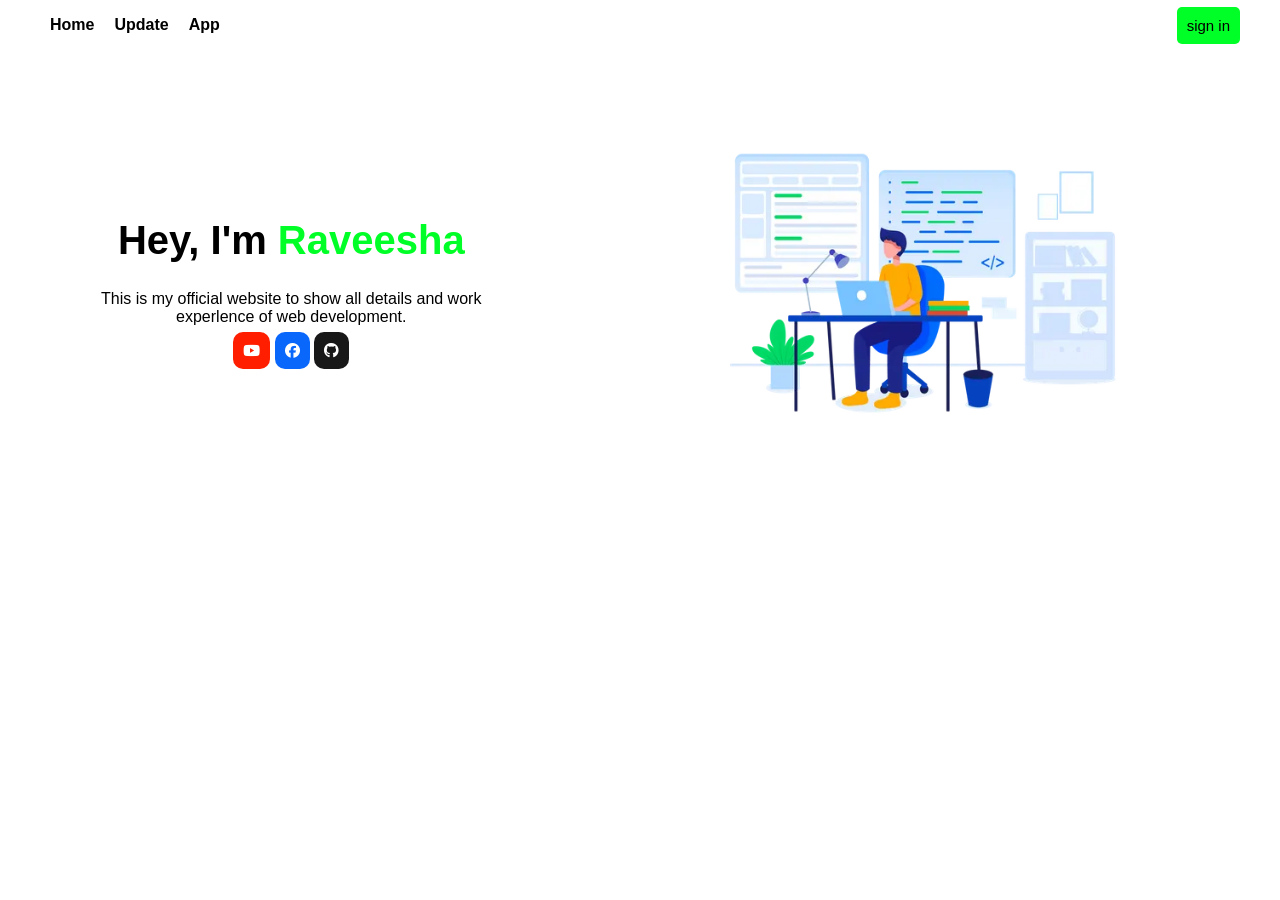
==== index.html @ 0bfb2062 "style update" ====
<!DOCTYPE html>
<html lang="en">

<head>
    <meta charset="UTF-8">
    <meta name="viewport" content="width=device-width, initial-scale=1.0">
    <title>Raveesha Shaminda</title>
    <link rel="icon" href="img/favicon-96x96.png">
    <link rel="stylesheet" href="css/style.css">
    <link rel="stylesheet" href="https://cdnjs.cloudflare.com/ajax/libs/font-awesome/6.5.1/css/all.min.css" integrity="sha512-DTOQO9RWCH3ppGqcWaEA1BIZOC6xxalwEsw9c2QQeAIftl+Vegovlnee1c9QX4TctnWMn13TZye+giMm8e2LwA==" crossorigin="anonymous" referrerpolicy="no-referrer" />
</head>

<body>
    <div class="navbar">
        <ul>
            <li><a href="#home">Home</a></li>
            <li><a href="#update">Update</a></li>
            <li><a href="#app">App</a></li>
        </ul>
        <button onclick="signIn();" class="sign-in-btn">sign in</button>
    </div>

    <!----- Home ----->

    <div class="home" id="home">
        <div class="home-section-1">
            <h1>Hey, I'm <span>Raveesha</span></h1>
            <p>This is my official website to show all details and work experlence of web development.</p>
            <a href="https://github.com/Raveesha-Shaminda" target="_blank" class="yt-btn" ><i class="fa-brands fa-youtube"></i></a>
            <a href="https://www.facebook.com/profile.php?id=100081628045285" target="_blank" class="fb-btn" ><i  class="fa-brands fa-facebook"></i></a>
            <a href="https://www.youtube.com/channel/UCbCVoQLD_2tEcVAy4KViSXQ" target="_blank" class="github-btn"><i class="fa-brands fa-github"></i></a>
        </div>
        <img class="home-img" src="/img/full stack developer.webp">
    </div>
    <script src="js/script.js"></script>
</body>

</html>
---- css/style.css ----
body{
    margin: 0px;
    box-sizing: border-box;
    font-family: sans-serif;
}

.navbar {
    top: 0;
    width: 100%;
    display: flex;
    justify-content: space-between;
    align-items: center;
    position: fixed;
    background-color: white;
}

.navbar ul {
    display: flex;
}

.navbar li {
    list-style-type: none;
    margin: 0 10px 0 10px;
}

.navbar li a {
    text-decoration: none;
    color: black;
    font-weight: 600;
}

.sign-in-btn{
    margin-right: 40px;
    background-color: rgb(0, 255, 38);
    border: none;
    padding: 10px;
    border-radius: 5px;
    font-size: 15px;
    cursor: pointer;
}

.sign-in-btn:hover {
    background-color: rgb(0, 226, 45);
}

.navbar li a:hover {
    color: rgb(0, 226, 45);
}



/*---------home--------*/

.home {
    margin-top: 100px;
    display: flex;
    justify-content: space-around;
    align-items: center;
}
.home-section-1 {
    width: 400px;
    height: 200px;
    padding: 30px;
    text-align: center;
}

.home-section-1 h1 span{
    color: rgb(0, 255, 38);
}
.home-section-1 h1{
    font-size: 40px;
}

.github-btn {
    color: white;
    background-color: rgb(24, 24, 24);
    border: none;
    border-radius: 10px;
    padding: 10px;
    cursor: pointer;
}
.github-btn:hover {
    background-color: rgb(0, 0, 0);
}
.yt-btn {
    color: white;
    background-color: rgb(255, 30, 0);
    border: none;
    border-radius: 10px;
    padding: 10px;
    cursor: pointer;
}
.yt-btn:hover {
    background-color: rgb(223, 26, 0);;
}
.fb-btn {
    color: white;
    background-color: rgb(10, 103, 252);
    border: none;
    border-radius: 10px;
    padding: 10px;
    cursor: pointer;
}
.fb-btn:hover {
    background-color: rgb(0, 87, 227);
}

.home-section-1 i {
    font-size: 15px;
}

.home-img {
    width: 575px;
}

@media screen and (max-width:900px){
    .home{
        margin-top: 70px;
        flex-direction: column;
        justify-content: center;
        align-items: center;
        overflow: hidden;
    }

    .home-section-1{
        width:400px;
        height: 200px;
        text-align: center;
    }

    .home-img{
        width: 475px;
        margin-top: 50px;
    }
}
@media screen and (max-width:550px){

    .home{
        width: 100%;
        justify-content: center;
        overflow: hidden;
    }

}
@media screen and (max-width:400px){

    .home-section-1{
        width: 350px;
    }

}
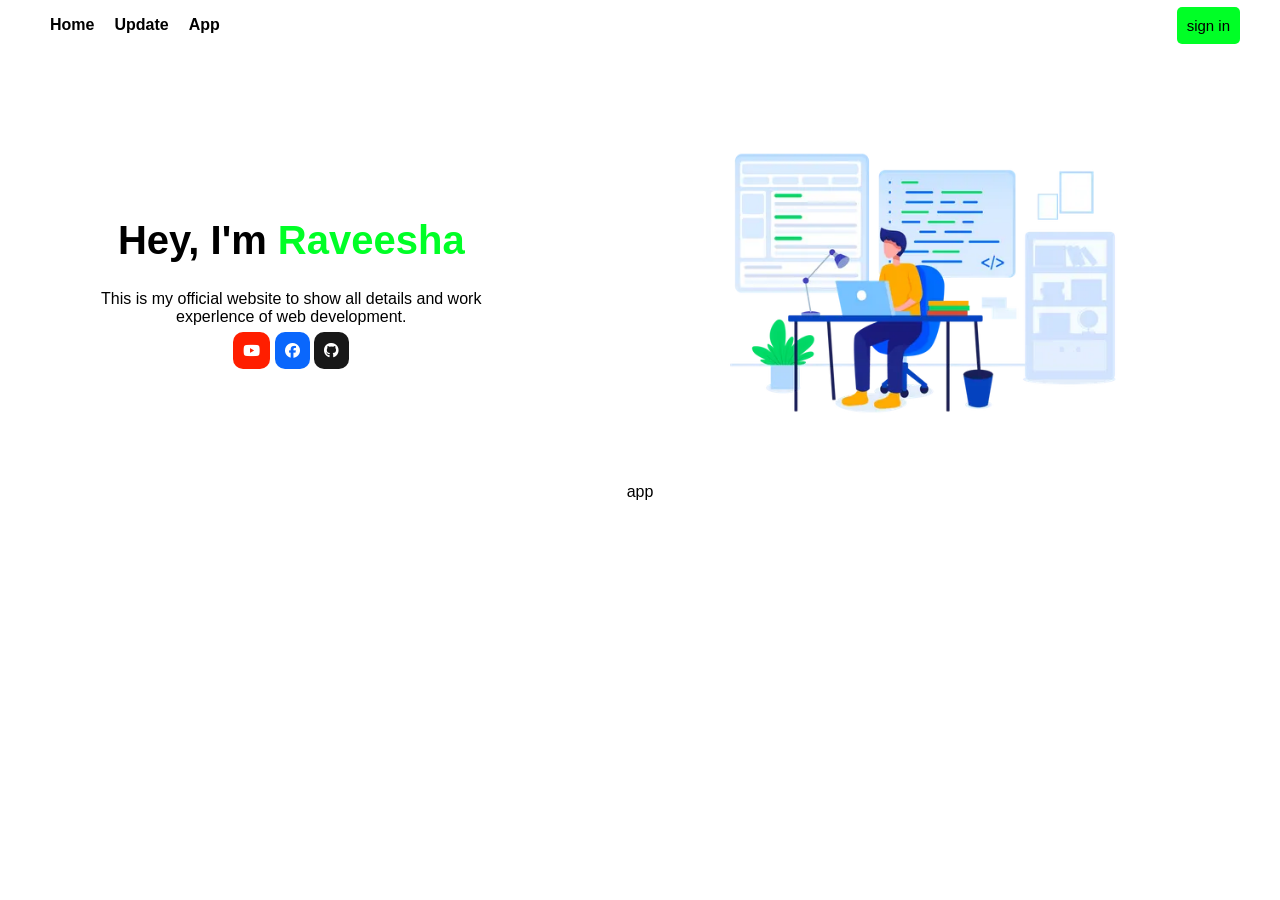
==== commit bd01d8f9: "app section created" ====
--- a/index.html
+++ b/index.html
@@ -32,6 +32,12 @@
         </div>
         <img class="home-img" src="/img/full stack developer.webp">
     </div>
+
+    <div class="app">
+        <div class="card">
+            app
+        </div>
+    </div>
     <script src="js/script.js"></script>
 </body>
 
--- a/css/style.css
+++ b/css/style.css
@@ -148,4 +148,12 @@
         width: 350px;
     }
 
+}
+
+/* app */
+
+.app {
+    display: flex;
+    justify-content: center;
+    align-items: center;
 }
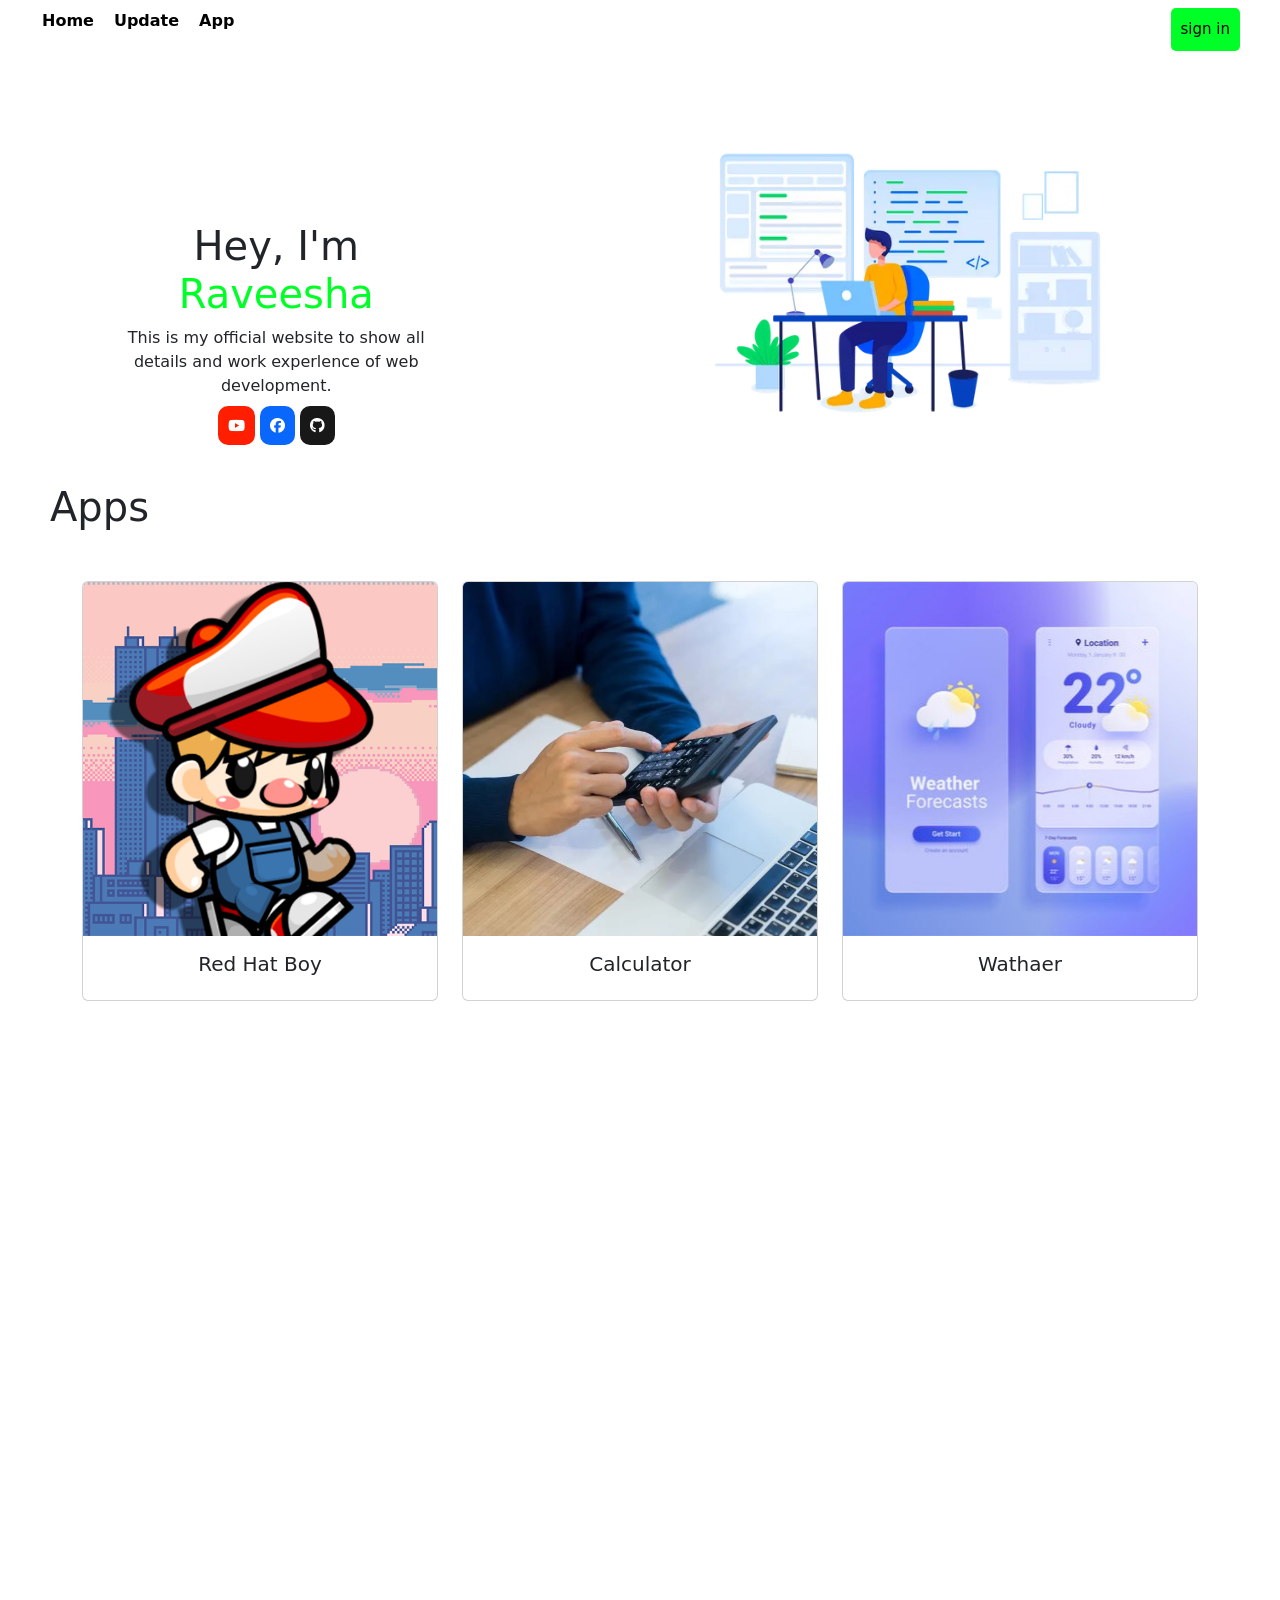
==== commit f57516d5: "app section (card) red hat boy game card calculator card wathaer card" ====
--- a/index.html
+++ b/index.html
@@ -7,7 +7,11 @@
     <title>Raveesha Shaminda</title>
     <link rel="icon" href="img/favicon-96x96.png">
     <link rel="stylesheet" href="css/style.css">
-    <link rel="stylesheet" href="https://cdnjs.cloudflare.com/ajax/libs/font-awesome/6.5.1/css/all.min.css" integrity="sha512-DTOQO9RWCH3ppGqcWaEA1BIZOC6xxalwEsw9c2QQeAIftl+Vegovlnee1c9QX4TctnWMn13TZye+giMm8e2LwA==" crossorigin="anonymous" referrerpolicy="no-referrer" />
+    <link href="https://cdn.jsdelivr.net/npm/bootstrap@5.3.2/dist/css/bootstrap.min.css" rel="stylesheet"
+        integrity="sha384-T3c6CoIi6uLrA9TneNEoa7RxnatzjcDSCmG1MXxSR1GAsXEV/Dwwykc2MPK8M2HN" crossorigin="anonymous">
+    <link rel="stylesheet" href="https://cdnjs.cloudflare.com/ajax/libs/font-awesome/6.5.1/css/all.min.css"
+        integrity="sha512-DTOQO9RWCH3ppGqcWaEA1BIZOC6xxalwEsw9c2QQeAIftl+Vegovlnee1c9QX4TctnWMn13TZye+giMm8e2LwA=="
+        crossorigin="anonymous" referrerpolicy="no-referrer" />
 </head>
 
 <body>
@@ -26,18 +30,54 @@
         <div class="home-section-1">
             <h1>Hey, I'm <span>Raveesha</span></h1>
             <p>This is my official website to show all details and work experlence of web development.</p>
-            <a href="https://github.com/Raveesha-Shaminda" target="_blank" class="yt-btn" ><i class="fa-brands fa-youtube"></i></a>
-            <a href="https://www.facebook.com/profile.php?id=100081628045285" target="_blank" class="fb-btn" ><i  class="fa-brands fa-facebook"></i></a>
-            <a href="https://www.youtube.com/channel/UCbCVoQLD_2tEcVAy4KViSXQ" target="_blank" class="github-btn"><i class="fa-brands fa-github"></i></a>
+            <a href="https://github.com/Raveesha-Shaminda" target="_blank" class="yt-btn"><i
+                    class="fa-brands fa-youtube"></i></a>
+            <a href="https://www.facebook.com/profile.php?id=100081628045285" target="_blank" class="fb-btn"><i
+                    class="fa-brands fa-facebook"></i></a>
+            <a href="https://www.youtube.com/channel/UCbCVoQLD_2tEcVAy4KViSXQ" target="_blank" class="github-btn"><i
+                    class="fa-brands fa-github"></i></a>
         </div>
         <img class="home-img" src="/img/full stack developer.webp">
     </div>
 
-    <div class="app">
-        <div class="card">
-            app
+    <!------------------ app ----------->
+
+    <div class="app-section">
+        <h1>Apps</h1>
+    </div>
+
+    <div class="container">
+        <div class="row row-cols-1 row-cols-md-3 g-4">
+            <div class="col">
+                <div class="card" onclick="redHatGame();">
+                    <img src="/img/redhatboy.png" class="card-img-top" alt="...">
+                    <div class="card-body">
+                        <h5 class="card-title text-center">Red Hat Boy</h5>
+                    </div>
+                </div>
+            </div>
+
+            <div class="col">
+                <div class="card" onclick="calculator();">
+                    <img src="/img/calculator.jpg" class="card-img-top" alt="...">
+                    <div class="card-body">
+                        <h5 class="card-title text-center">Calculator</h5>
+                    </div>
+                </div>
+            </div> 
+
+            <div class="col">
+                <div class="card" onclick="wathaer();">
+                    <img src="/img/wather.jpg" class="card-img-top" alt="...">
+                    <div class="card-body">
+                        <h5 class="card-title text-center">Wathaer</h5>
+                    </div>
+                </div>
+            </div>
         </div>
     </div>
+
+
     <script src="js/script.js"></script>
 </body>
 
--- a/css/style.css
+++ b/css/style.css
@@ -2,6 +2,7 @@
     margin: 0px;
     box-sizing: border-box;
     font-family: sans-serif;
+    height: 200vh;
 }
 
 .navbar {
@@ -10,8 +11,9 @@
     display: flex;
     justify-content: space-between;
     align-items: center;
-    position: fixed;
+    position: fixed !important;
     background-color: white;
+    z-index: 1;
 }
 
 .navbar ul {
@@ -113,7 +115,32 @@
     width: 575px;
 }
 
+
+/* app */
+
+.app-section {
+    cursor: pointer;
+    margin-left: 50px;
+    width: fit-content;
+}
+
+.app-section:hover{
+    text-decoration: underline;
+}
+
+.container {
+    margin-top: 50px;
+    
+}
+
+.card:hover {
+    cursor: pointer;
+    box-shadow: 0 4px 8px 0 rgba(0, 0, 0, 0.2); 
+}
+
 @media screen and (max-width:900px){
+
+    /*Home*/
     .home{
         margin-top: 70px;
         flex-direction: column;
@@ -132,8 +159,14 @@
         width: 475px;
         margin-top: 50px;
     }
+
+    /*App*/
+
+    
 }
 @media screen and (max-width:550px){
+
+    /*Home*/
 
     .home{
         width: 100%;
@@ -148,12 +181,7 @@
         width: 350px;
     }
 
-}
+    /*App*/
 
-/* app */
-
-.app {
-    display: flex;
-    justify-content: center;
-    align-items: center;
+    
 }
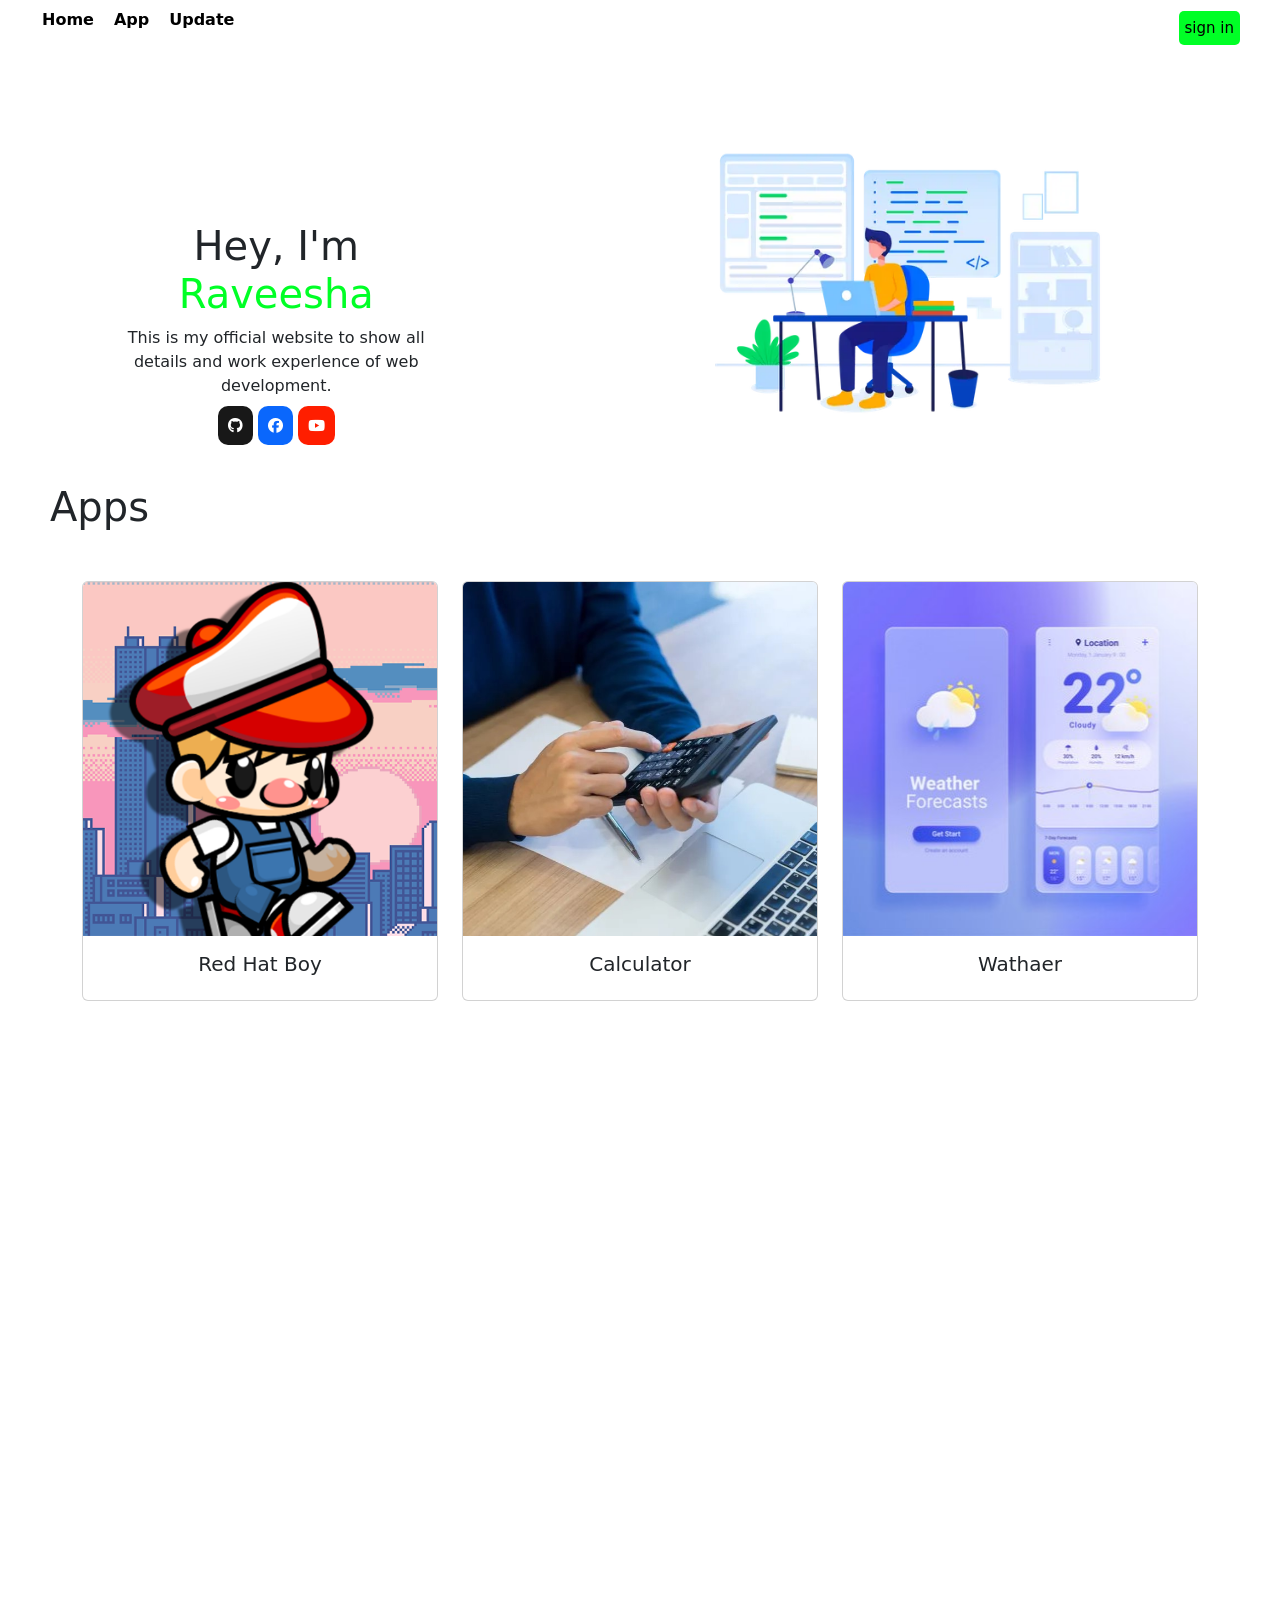
==== commit 898f8023: "home section button edite" ====
--- a/index.html
+++ b/index.html
@@ -18,8 +18,8 @@
     <div class="navbar">
         <ul>
             <li><a href="#home">Home</a></li>
-            <li><a href="#update">Update</a></li>
             <li><a href="#app">App</a></li>
+            <li><a href="#update">Update</a></li>  
         </ul>
         <button onclick="signIn();" class="sign-in-btn">sign in</button>
     </div>
@@ -30,19 +30,19 @@
         <div class="home-section-1">
             <h1>Hey, I'm <span>Raveesha</span></h1>
             <p>This is my official website to show all details and work experlence of web development.</p>
-            <a href="https://github.com/Raveesha-Shaminda" target="_blank" class="yt-btn"><i
-                    class="fa-brands fa-youtube"></i></a>
+            <a href="https://github.com/Raveesha-Shaminda" target="_blank" class="github-btn"><i
+                    class="fa-brands fa-github"></i></a>
             <a href="https://www.facebook.com/profile.php?id=100081628045285" target="_blank" class="fb-btn"><i
                     class="fa-brands fa-facebook"></i></a>
-            <a href="https://www.youtube.com/channel/UCbCVoQLD_2tEcVAy4KViSXQ" target="_blank" class="github-btn"><i
-                    class="fa-brands fa-github"></i></a>
+            <a href="https://www.youtube.com/channel/UCbCVoQLD_2tEcVAy4KViSXQ" target="_blank" class="yt-btn"><i
+                    class="fa-brands fa-youtube"></i></a>
         </div>
         <img class="home-img" src="/img/full stack developer.webp">
     </div>
 
     <!------------------ app ----------->
 
-    <div class="app-section">
+    <div id="app" class="app-section">
         <h1>Apps</h1>
     </div>
 
--- a/css/style.css
+++ b/css/style.css
@@ -12,7 +12,7 @@
     justify-content: space-between;
     align-items: center;
     position: fixed !important;
-    background-color: white;
+    background-color: rgb(255, 255, 255);
     z-index: 1;
 }
 
@@ -35,7 +35,7 @@
     margin-right: 40px;
     background-color: rgb(0, 255, 38);
     border: none;
-    padding: 10px;
+    padding: 6px;
     border-radius: 5px;
     font-size: 15px;
     cursor: pointer;
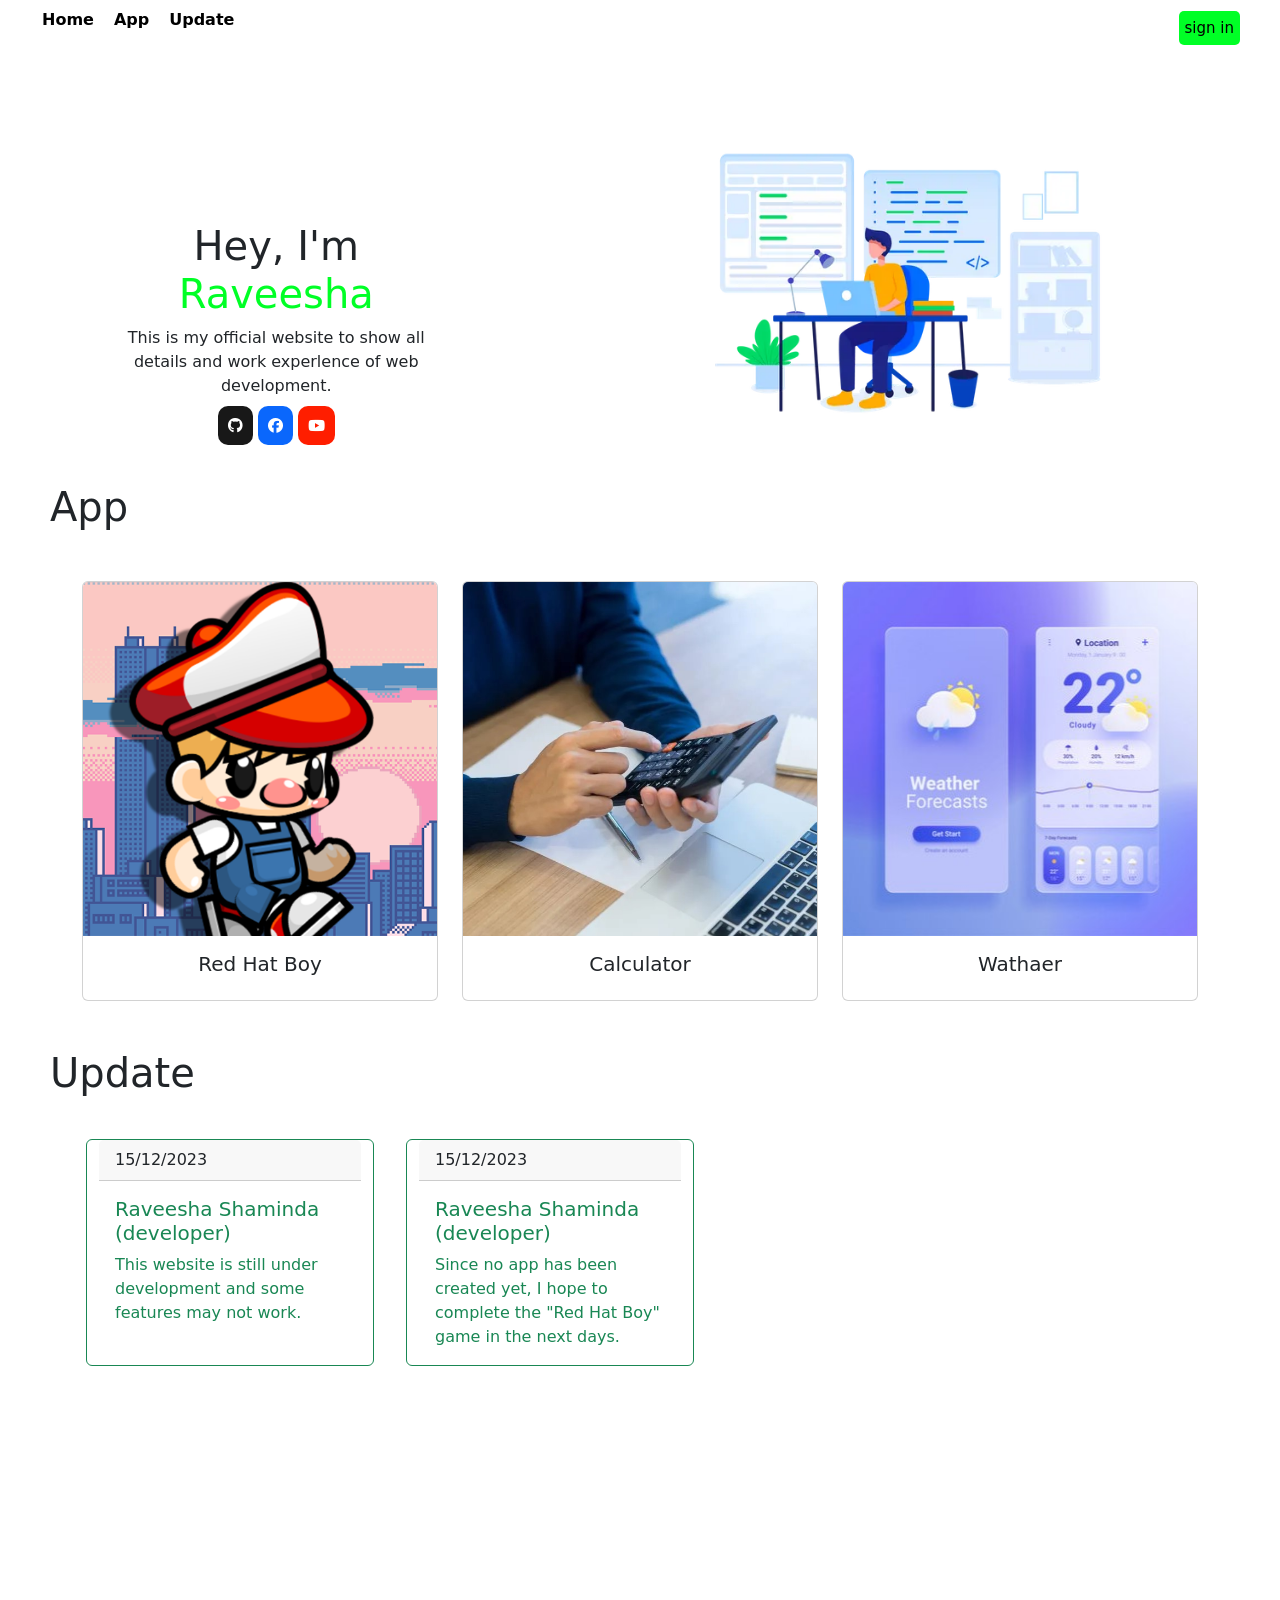
==== commit aaf434da: "create update section" ====
--- a/index.html
+++ b/index.html
@@ -19,7 +19,7 @@
         <ul>
             <li><a href="#home">Home</a></li>
             <li><a href="#app">App</a></li>
-            <li><a href="#update">Update</a></li>  
+            <li><a href="#update">Update</a></li>
         </ul>
         <button onclick="signIn();" class="sign-in-btn">sign in</button>
     </div>
@@ -42,35 +42,36 @@
 
     <!------------------ app ----------->
 
-    <div id="app" class="app-section">
-        <h1>Apps</h1>
-    </div>
-
-    <div class="container">
-        <div class="row row-cols-1 row-cols-md-3 g-4">
-            <div class="col">
-                <div class="card" onclick="redHatGame();">
-                    <img src="/img/redhatboy.png" class="card-img-top" alt="...">
-                    <div class="card-body">
-                        <h5 class="card-title text-center">Red Hat Boy</h5>
+    <div id="app">
+        <div class="section-header">
+            <h1>App</h1>
+        </div>
+        <div class="container">
+            <div class="row row-cols-1 row-cols-md-3 g-4">
+                <div class="col">
+                    <div class="card" onclick="redHatGame();">
+                        <img src="/img/redhatboy.png" class="card-img-top" alt="...">
+                        <div class="card-body">
+                            <h5 class="card-title text-center">Red Hat Boy</h5>
+                        </div>
                     </div>
                 </div>
-            </div>
 
-            <div class="col">
-                <div class="card" onclick="calculator();">
-                    <img src="/img/calculator.jpg" class="card-img-top" alt="...">
-                    <div class="card-body">
-                        <h5 class="card-title text-center">Calculator</h5>
+                <div class="col">
+                    <div class="card" onclick="calculator();">
+                        <img src="/img/calculator.jpg" class="card-img-top" alt="...">
+                        <div class="card-body">
+                            <h5 class="card-title text-center">Calculator</h5>
+                        </div>
                     </div>
                 </div>
-            </div> 
 
-            <div class="col">
-                <div class="card" onclick="wathaer();">
-                    <img src="/img/wather.jpg" class="card-img-top" alt="...">
-                    <div class="card-body">
-                        <h5 class="card-title text-center">Wathaer</h5>
+                <div class="col">
+                    <div class="card" onclick="wathaer();">
+                        <img src="/img/wather.jpg" class="card-img-top" alt="...">
+                        <div class="card-body">
+                            <h5 class="card-title text-center">Wathaer</h5>
+                        </div>
                     </div>
                 </div>
             </div>
@@ -78,6 +79,38 @@
     </div>
 
 
+    <!-------------------- update  --------------->
+
+
+    <div class="update">
+        <div class="section-header mt-5">
+            <h1>Update</h1>
+        </div>
+
+        <div class="container">
+            <div class="row row-cols-1 row-cols-md-3 g-4">
+                <div class="card border-success m-3 col" style="max-width: 18rem;">
+                    <div class="card-header">15/12/2023</div>
+                    <div class="card-body text-success">
+                        <h5 class="card-title">Raveesha Shaminda (developer)</h5>
+                        <p class="card-text">This website is still under development and some features may not work.</p>
+                    </div>
+                </div>
+
+                <div class="card border-success m-3 col" style="max-width: 18rem;">
+                    <div class="card-header">15/12/2023</div>
+                    <div class="card-body text-success">
+                        <h5 class="card-title">Raveesha Shaminda (developer)</h5>
+                        <p class="card-text">Since no app has been created yet, I hope to complete the "Red Hat Boy" game in the next days.</p>
+                    </div>
+                </div>
+            </div>
+        </div>
+    </div>
+
+    <!--------- footer ------------>
+
+ 
     <script src="js/script.js"></script>
 </body>
 
--- a/css/style.css
+++ b/css/style.css
@@ -118,13 +118,13 @@
 
 /* app */
 
-.app-section {
+.section-header {
     cursor: pointer;
     margin-left: 50px;
     width: fit-content;
 }
 
-.app-section:hover{
+.section-header:hover{
     text-decoration: underline;
 }
 
@@ -137,6 +137,10 @@
     cursor: pointer;
     box-shadow: 0 4px 8px 0 rgba(0, 0, 0, 0.2); 
 }
+
+
+/* ------------------ footer --------------------*/
+
 
 @media screen and (max-width:900px){
 
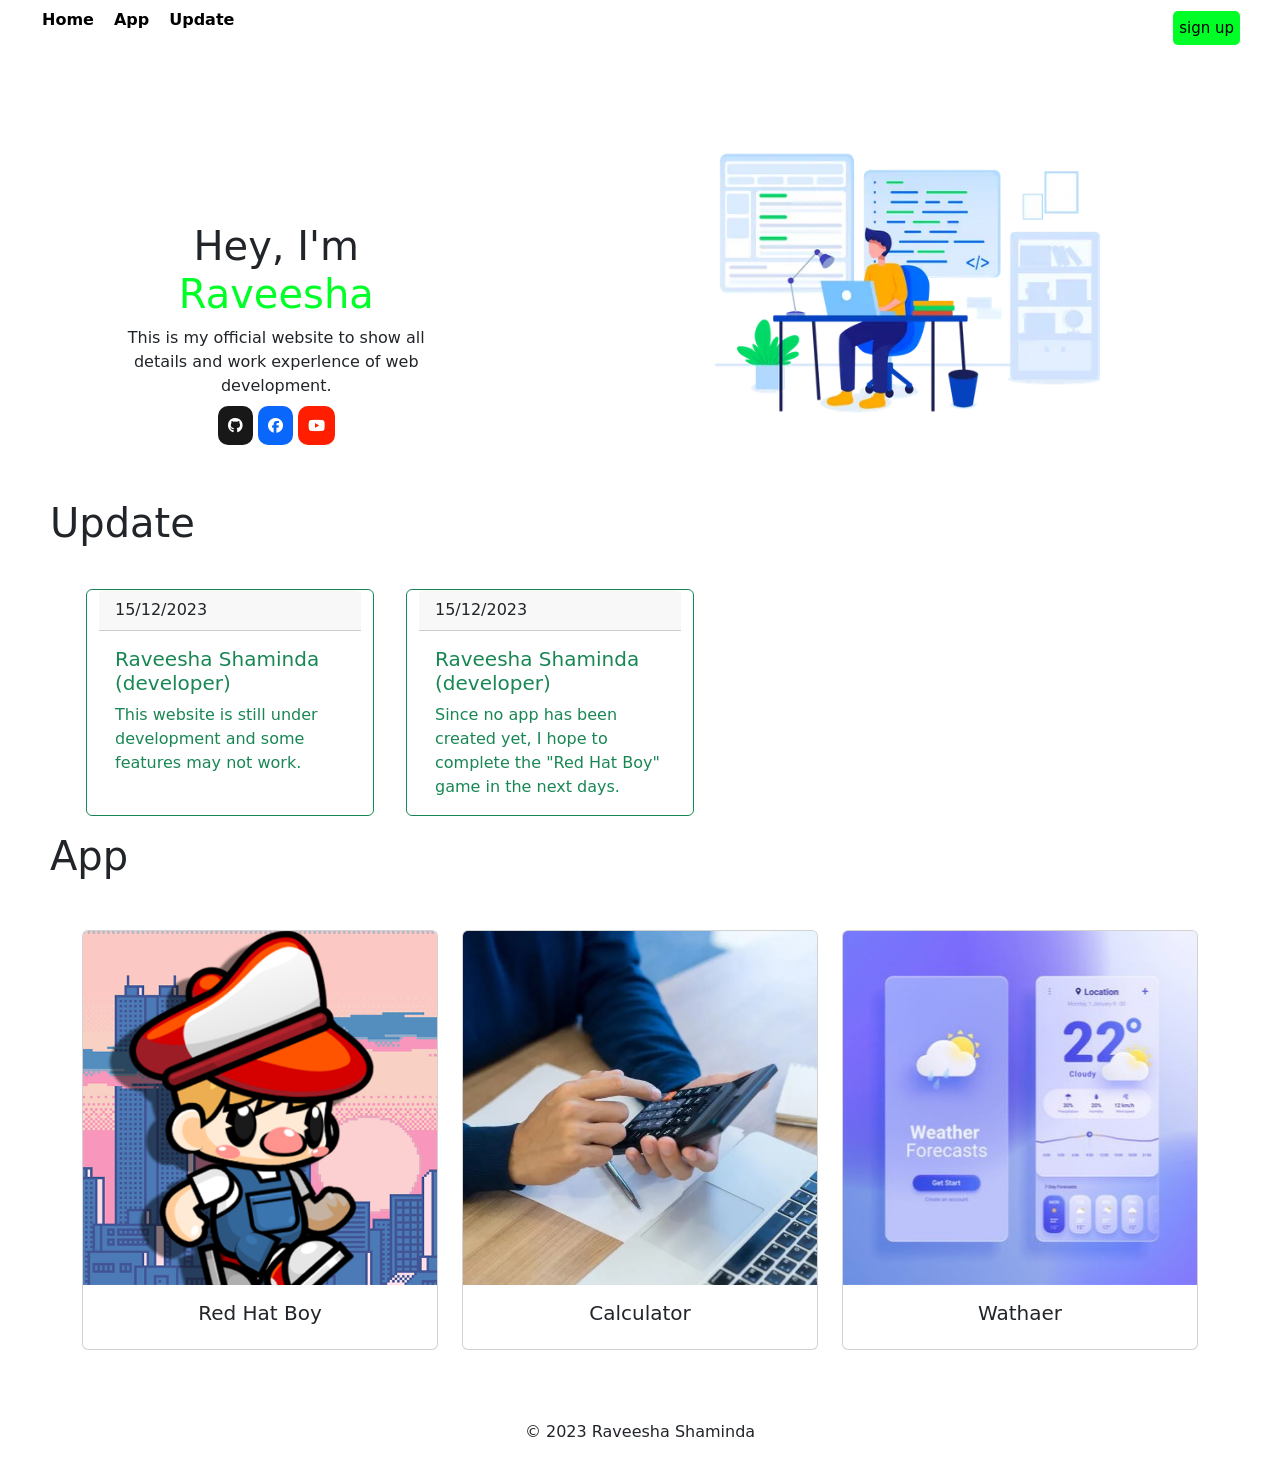
==== commit 2a23fef7: "update section style" ====
--- a/index.html
+++ b/index.html
@@ -21,7 +21,7 @@
             <li><a href="#app">App</a></li>
             <li><a href="#update">Update</a></li>
         </ul>
-        <button onclick="signIn();" class="sign-in-btn">sign in</button>
+        <button onclick="signIn();" class="sign-in-btn">sign up</button>
     </div>
 
     <!----- Home ----->
@@ -38,6 +38,36 @@
                     class="fa-brands fa-youtube"></i></a>
         </div>
         <img class="home-img" src="/img/full stack developer.webp">
+    </div>
+
+    <!-------------------- update  --------------->
+
+
+    <div id="update" class="update">
+        <div class="section-header mt-3">
+            <h1>Update</h1>
+        </div>
+
+        <div class="container">
+            <div class="row row-cols-1 row-cols-md-3 g-4">
+                <div class="card border-success m-3 col" style="max-width: 18rem;">
+                    <div class="card-header">15/12/2023</div>
+                    <div class="card-body text-success">
+                        <h5 class="card-title">Raveesha Shaminda (developer)</h5>
+                        <p class="card-text">This website is still under development and some features may not work.</p>
+                    </div>
+                </div>
+
+                <div class="card border-success m-3 col" style="max-width: 18rem;">
+                    <div class="card-header">15/12/2023</div>
+                    <div class="card-body text-success">
+                        <h5 class="card-title">Raveesha Shaminda (developer)</h5>
+                        <p class="card-text">Since no app has been created yet, I hope to complete the "Red Hat Boy"
+                            game in the next days.</p>
+                    </div>
+                </div>
+            </div>
+        </div>
     </div>
 
     <!------------------ app ----------->
@@ -79,38 +109,14 @@
     </div>
 
 
-    <!-------------------- update  --------------->
 
-
-    <div class="update">
-        <div class="section-header mt-5">
-            <h1>Update</h1>
-        </div>
-
-        <div class="container">
-            <div class="row row-cols-1 row-cols-md-3 g-4">
-                <div class="card border-success m-3 col" style="max-width: 18rem;">
-                    <div class="card-header">15/12/2023</div>
-                    <div class="card-body text-success">
-                        <h5 class="card-title">Raveesha Shaminda (developer)</h5>
-                        <p class="card-text">This website is still under development and some features may not work.</p>
-                    </div>
-                </div>
-
-                <div class="card border-success m-3 col" style="max-width: 18rem;">
-                    <div class="card-header">15/12/2023</div>
-                    <div class="card-body text-success">
-                        <h5 class="card-title">Raveesha Shaminda (developer)</h5>
-                        <p class="card-text">Since no app has been created yet, I hope to complete the "Red Hat Boy" game in the next days.</p>
-                    </div>
-                </div>
-            </div>
-        </div>
-    </div>
 
     <!--------- footer ------------>
 
- 
+    <div class="footer">
+        <p class="footer-text">&copy; 2023 Raveesha Shaminda</p>
+    </div>
+
     <script src="js/script.js"></script>
 </body>
 
--- a/css/style.css
+++ b/css/style.css
@@ -2,7 +2,6 @@
     margin: 0px;
     box-sizing: border-box;
     font-family: sans-serif;
-    height: 200vh;
 }
 
 .navbar {
@@ -138,8 +137,19 @@
     box-shadow: 0 4px 8px 0 rgba(0, 0, 0, 0.2); 
 }
 
+/*------------- update -------------*/
+
 
 /* ------------------ footer --------------------*/
+
+.footer {
+    width: 100%;
+    margin-top: 70px;
+}
+
+.footer .footer-text {
+    text-align: center;
+}
 
 
 @media screen and (max-width:900px){
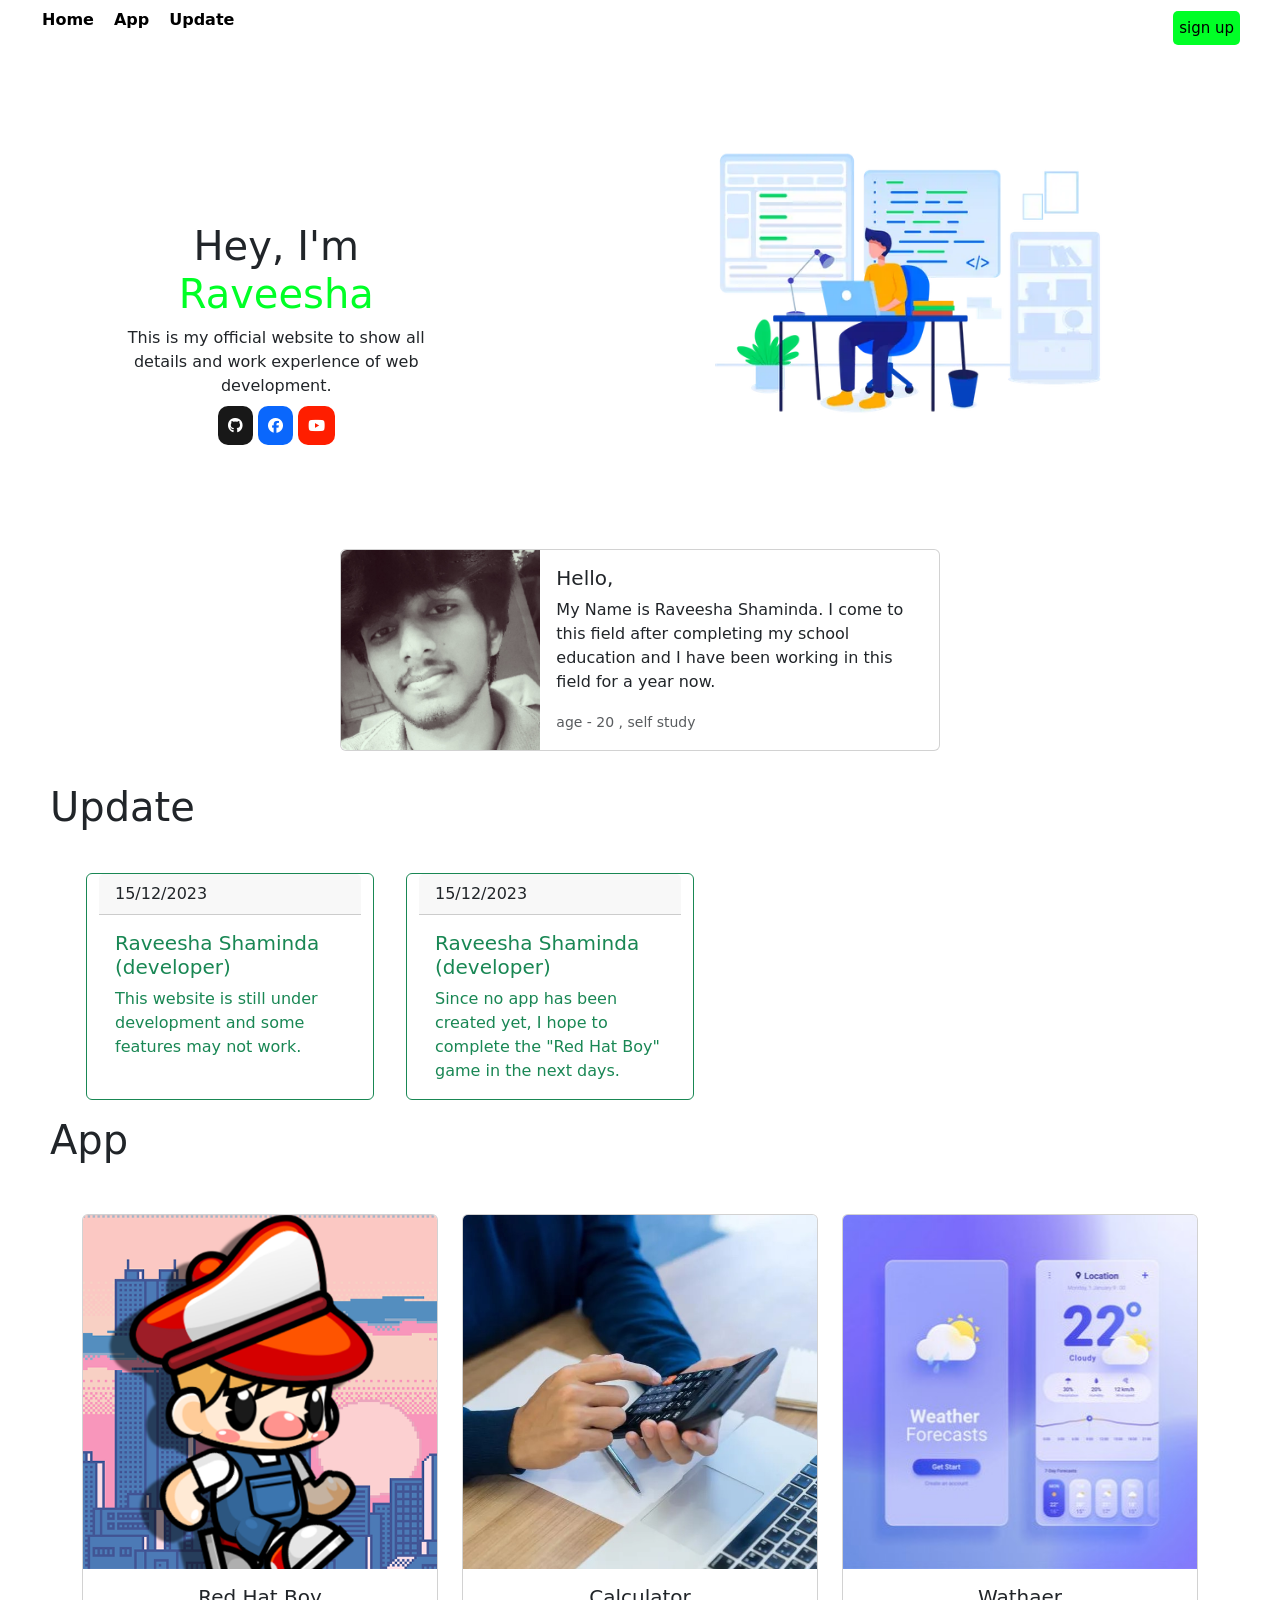
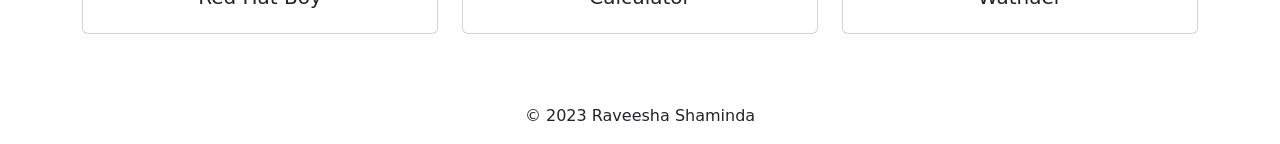
==== commit e15cb46c: "about me srction create" ====
--- a/index.html
+++ b/index.html
@@ -40,11 +40,32 @@
         <img class="home-img" src="/img/full stack developer.webp">
     </div>
 
+    <!------------ about me ------------>
+    <div class="container about-me">
+        <div class="card mt-3 mb-3" style="max-width: 600px;">
+            <div class="row g-0">
+                <div class="col-md-4">
+                    <img src="/img/Picsart_23-10-13_16-09-18-627.jpg" class="img-fluid rounded-start" alt="...">
+                </div>
+                <div class="col-md-8">
+                    <div class="card-body">
+                        <h5 class="card-title">Hello,</h5>
+                        <p class="card-text">My Name is Raveesha Shaminda. I come to this field after completing my
+                            school
+                            education and I have been working in this field for a year now.</p>
+                        <p class="card-text"><small class="text-body-secondary">age - 20 , self study</small></p>
+                    </div>
+                </div>
+            </div>
+        </div>
+    </div>
+
+
     <!-------------------- update  --------------->
 
 
-    <div id="update" class="update">
-        <div class="section-header mt-3">
+    <div id="update" class="update mt-3">
+        <div class="section-header">
             <h1>Update</h1>
         </div>
 
--- a/css/style.css
+++ b/css/style.css
@@ -114,6 +114,12 @@
     width: 575px;
 }
 
+/*--------------- About me -----------*/
+.about-me{
+    display: flex;
+    justify-content: center;
+    align-items: center;
+}
 
 /* app */
 
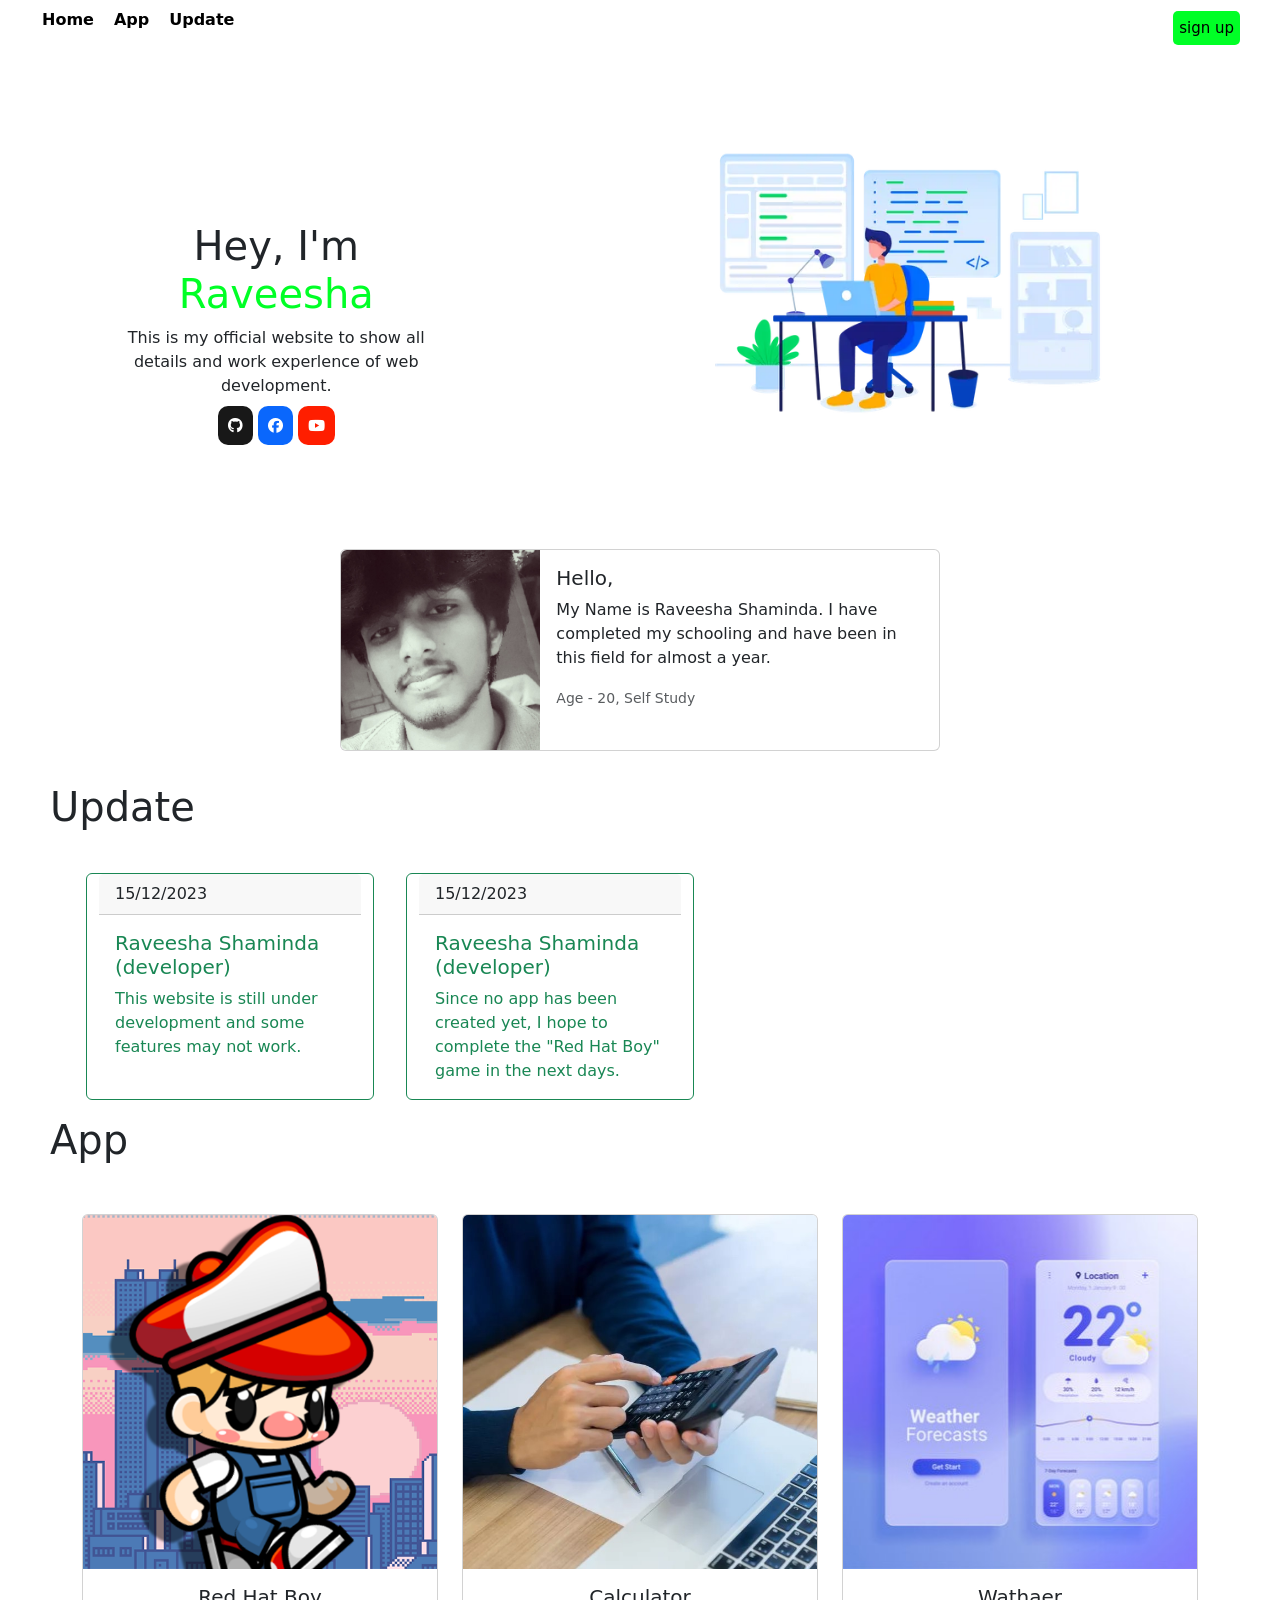
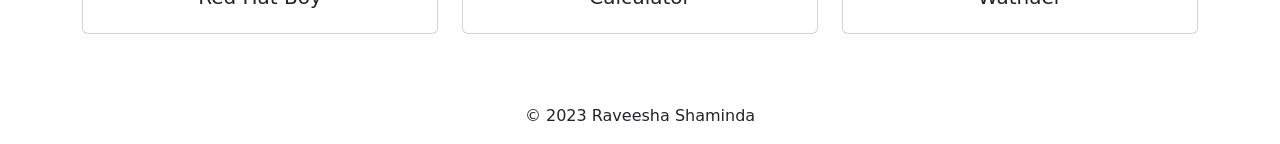
==== commit ffb619ac: "About me (text edite)" ====
--- a/index.html
+++ b/index.html
@@ -50,10 +50,8 @@
                 <div class="col-md-8">
                     <div class="card-body">
                         <h5 class="card-title">Hello,</h5>
-                        <p class="card-text">My Name is Raveesha Shaminda. I come to this field after completing my
-                            school
-                            education and I have been working in this field for a year now.</p>
-                        <p class="card-text"><small class="text-body-secondary">age - 20 , self study</small></p>
+                        <p class="card-text">My Name is Raveesha Shaminda. I have completed my schooling and have been in this field for almost a year.</p>
+                        <p class="card-text"><small class="text-body-secondary">Age - 20, Self Study</small></p>
                     </div>
                 </div>
             </div>
